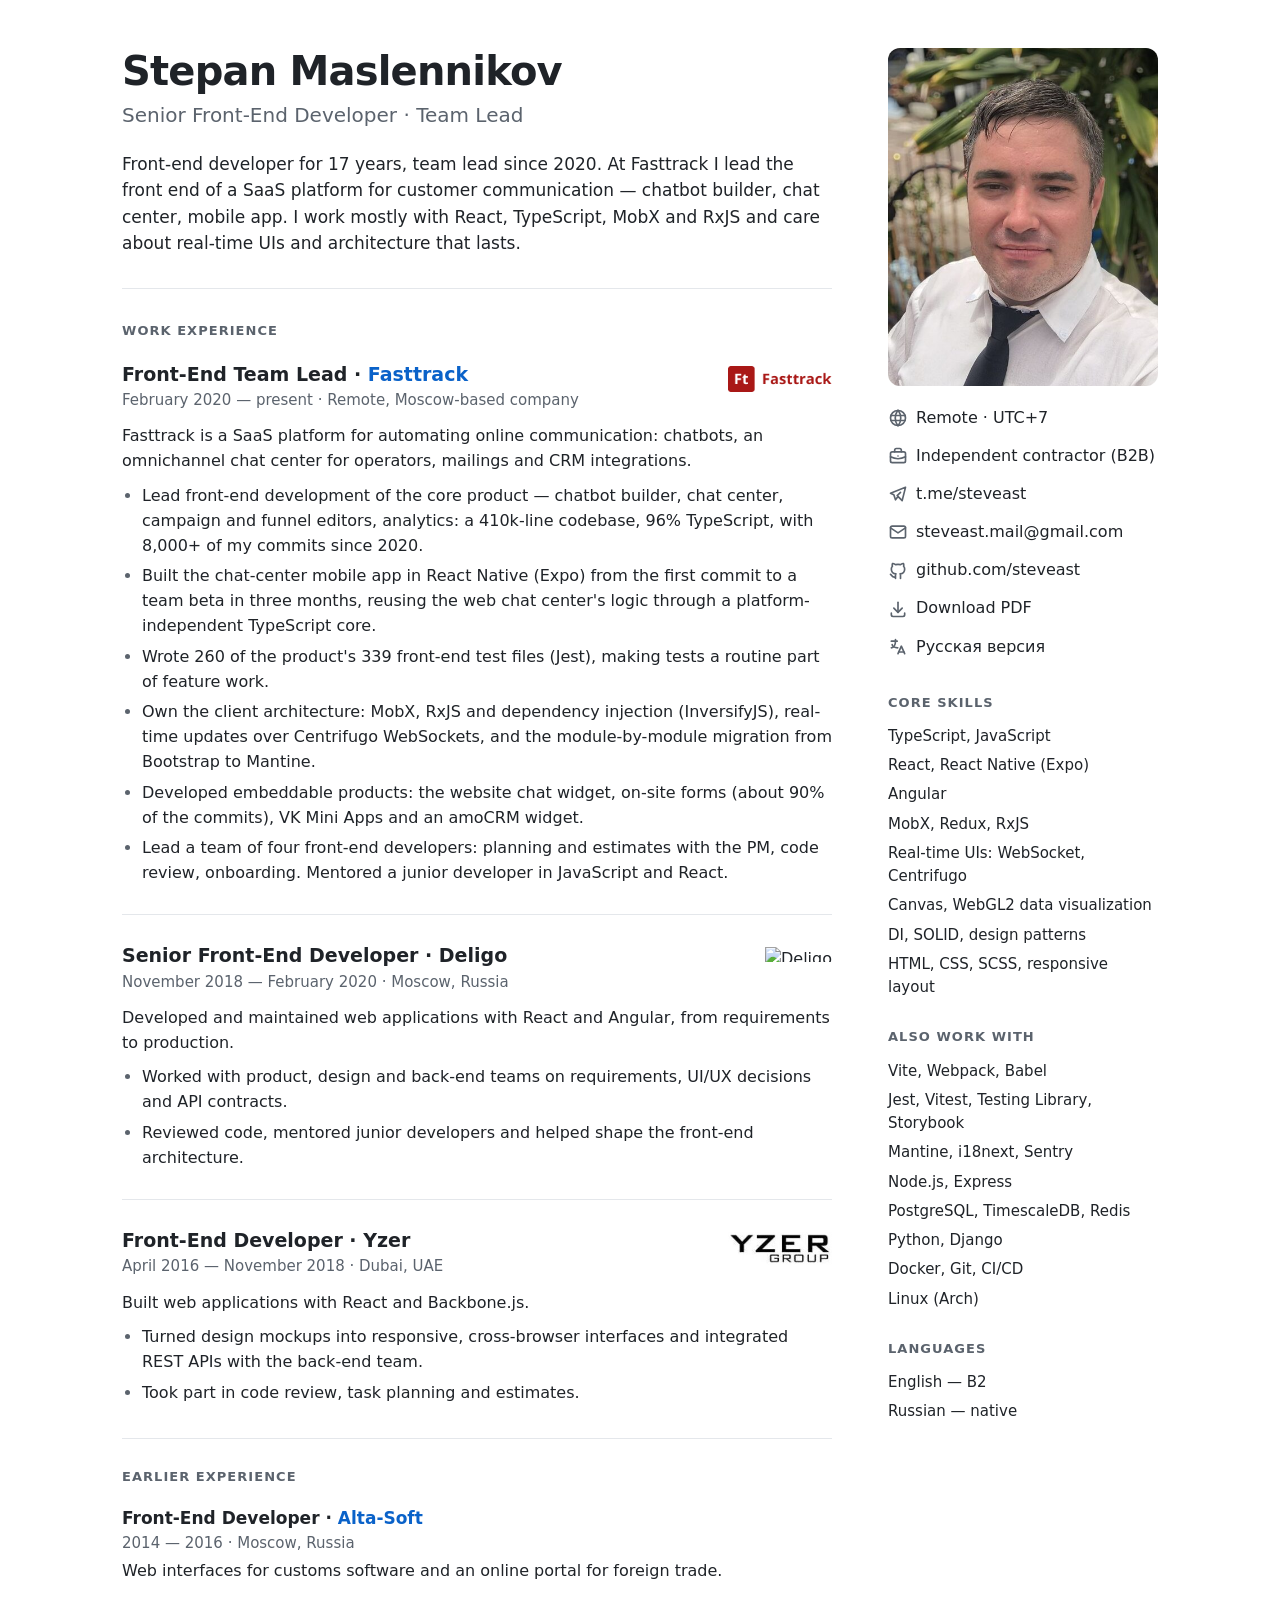
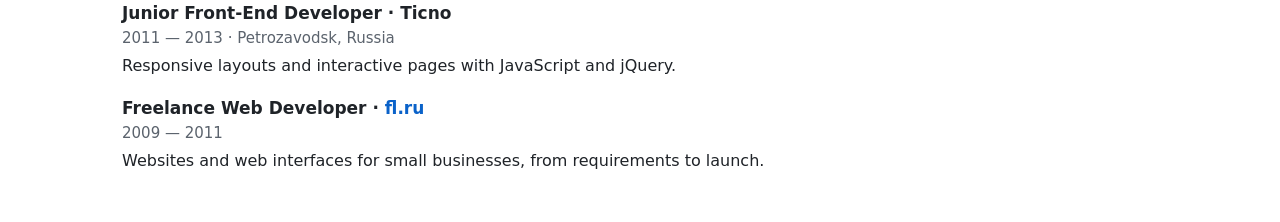
==== index.html @ b56485cb "Rewrite resume, add Russian version and PDFs - Update content: still at Fasttrack, real metrics from" ====
<!DOCTYPE html>
<html lang="en">
<head>
  <meta charset="utf-8">
  <meta name="viewport" content="width=device-width, initial-scale=1">
  <title>Stepan Maslennikov — Senior Front-End Developer, Team Lead</title>
  <meta name="description" content="Senior front-end developer and team lead: React, TypeScript, MobX, RxJS, React Native. 17 years in web development.">
  <!-- Shared by link only. A robots.txt in a project site is ignored: crawlers read it from the host root. -->
  <meta name="robots" content="noindex">
  <link rel="canonical" href="https://steveast.github.io/steveast/">
  <link rel="icon" href="favicon.svg" type="image/svg+xml">

  <meta property="og:type" content="profile">
  <meta property="og:url" content="https://steveast.github.io/steveast/">
  <meta property="og:title" content="Stepan Maslennikov — Senior Front-End Developer, Team Lead">
  <meta property="og:description" content="React, TypeScript, MobX, RxJS, React Native. 17 years in web development, team lead since 2020.">
  <meta property="og:image" content="https://steveast.github.io/steveast/i/photo.jpg">

  <link rel="stylesheet" href="styles/style.css?v=7">
</head>
<body>
  <div class="page">
    <header class="intro">
      <h1>Stepan Maslennikov</h1>
      <p class="role">Senior Front-End Developer · Team Lead</p>
      <p class="summary">
        Front-end developer for 17 years, team lead since 2020.
        At Fasttrack I lead the front end of a SaaS platform for customer communication — chatbot builder, chat center, mobile app.
        I work mostly with React, TypeScript, MobX and RxJS and care about real-time UIs and architecture that lasts.
      </p>
    </header>

    <aside class="sidebar">
      <div class="profile">
        <img class="photo" src="i/photo.jpg" width="480" height="600" alt="Stepan Maslennikov">

        <ul class="contacts">
          <li>
            <span class="contact">
              <svg viewBox="0 0 24 24" aria-hidden="true"><path d="M3 12a9 9 0 1 0 18 0a9 9 0 0 0 -18 0"/><path d="M3.6 9h16.8"/><path d="M3.6 15h16.8"/><path d="M11.5 3a17 17 0 0 0 0 18"/><path d="M12.5 3a17 17 0 0 1 0 18"/></svg>Remote · UTC+7
            </span>
          </li>
          <li>
            <span class="contact">
              <svg viewBox="0 0 24 24" aria-hidden="true"><path d="M3 9a2 2 0 0 1 2 -2h14a2 2 0 0 1 2 2v9a2 2 0 0 1 -2 2h-14a2 2 0 0 1 -2 -2v-9z"/><path d="M8 7v-2a2 2 0 0 1 2 -2h4a2 2 0 0 1 2 2v2"/><path d="M12 12l0 .01"/><path d="M3 13a20 20 0 0 0 18 0"/></svg>Independent contractor (B2B)
            </span>
          </li>
          <li>
            <a class="contact" href="https://t.me/steveast" target="_blank" rel="noopener">
              <svg viewBox="0 0 24 24" aria-hidden="true"><path d="M15 10l-4 4l6 6l4 -16l-18 7l4 2l2 6l3 -4"/></svg>t.me/steveast
            </a>
          </li>
          <li>
            <a class="contact" href="mailto:steveast.mail@gmail.com">
              <svg viewBox="0 0 24 24" aria-hidden="true"><path d="M3 7a2 2 0 0 1 2 -2h14a2 2 0 0 1 2 2v10a2 2 0 0 1 -2 2h-14a2 2 0 0 1 -2 -2v-10z"/><path d="M3 7l9 6l9 -6"/></svg>steveast.mail@gmail.com
            </a>
          </li>
          <li>
            <a class="contact" href="https://github.com/steveast" target="_blank" rel="noopener">
              <svg viewBox="0 0 24 24" aria-hidden="true"><path d="M9 19c-4.3 1.4 -4.3 -2.5 -6 -3m12 5v-3.5c0 -1 .1 -1.4 -.5 -2c2.8 -.3 5.5 -1.4 5.5 -6a4.6 4.6 0 0 0 -1.3 -3.2a4.2 4.2 0 0 0 -.1 -3.2s-1.1 -.3 -3.5 1.3a12.3 12.3 0 0 0 -6.2 0c-2.4 -1.6 -3.5 -1.3 -3.5 -1.3a4.2 4.2 0 0 0 -.1 3.2a4.6 4.6 0 0 0 -1.3 3.2c0 4.6 2.7 5.7 5.5 6c-.6 .6 -.6 1.2 -.5 2v3.5"/></svg>github.com/steveast
            </a>
          </li>
          <li class="screen-only">
            <a class="contact" href="Stepan_Maslennikov_CV.pdf" download>
              <svg viewBox="0 0 24 24" aria-hidden="true"><path d="M4 17v2a2 2 0 0 0 2 2h12a2 2 0 0 0 2 -2v-2"/><path d="M7 11l5 5l5 -5"/><path d="M12 4l0 12"/></svg>Download PDF
            </a>
          </li>
          <li class="screen-only">
            <a class="contact" href="ru/" hreflang="ru" lang="ru">
              <svg viewBox="0 0 24 24" aria-hidden="true"><path d="M4 5h7"/><path d="M9 3v2c0 4.418 -2.239 8 -5 8"/><path d="M5 9c0 2.144 2.952 3.908 6.7 4"/><path d="M12 20l4 -9l4 9"/><path d="M19.1 18h-6.2"/></svg>Русская версия
            </a>
          </li>
        </ul>
      </div>

      <div class="skills">
        <section>
          <h2>Core skills</h2>
          <ul class="plain-list">
            <li>TypeScript, JavaScript</li>
            <li>React, React Native (Expo)</li>
            <li>Angular</li>
            <li>MobX, Redux, RxJS</li>
            <li>Real-time UIs: WebSocket, Centrifugo</li>
            <li>Canvas, WebGL2 data visualization</li>
            <li>DI, SOLID, design patterns</li>
            <li>HTML, CSS, SCSS, responsive layout</li>
          </ul>
        </section>

        <section>
          <h2>Also work with</h2>
          <ul class="plain-list">
            <li>Vite, Webpack, Babel</li>
            <li>Jest, Vitest, Testing Library, Storybook</li>
            <li>Mantine, i18next, Sentry</li>
            <li>Node.js, Express</li>
            <li>PostgreSQL, TimescaleDB, Redis</li>
            <li>Python, Django</li>
            <li>Docker, Git, CI/CD</li>
            <li>Linux (Arch)</li>
          </ul>
        </section>

        <section>
          <h2>Languages</h2>
          <ul class="plain-list">
            <li>English — B2</li>
            <li>Russian — native</li>
          </ul>
        </section>
      </div>
    </aside>

    <main class="content">
      <section>
        <h2>Work experience</h2>

        <article class="job">
          <img class="job-logo" src="i/fstrk.png" width="282" height="72" alt="Fasttrack">
          <h3>Front-End Team Lead · <a href="https://fstrk.io/" target="_blank" rel="noopener">Fasttrack</a></h3>
          <p class="job-meta">February 2020 — present · Remote, Moscow-based company</p>
          <p>
            Fasttrack is a SaaS platform for automating online communication: chatbots, an omnichannel chat center
            for operators, mailings and CRM integrations.
          </p>
          <ul>
            <li>Lead front-end development of the core product — chatbot builder, chat center, campaign and funnel editors, analytics: a 410k-line codebase, 96% TypeScript, with 8,000+ of my commits since 2020.</li>
            <li>Built the chat-center mobile app in React Native (Expo) from the first commit to a team beta in three months, reusing the web chat center's logic through a platform-independent TypeScript core.</li>
            <li>Wrote 260 of the product's 339 front-end test files (Jest), making tests a routine part of feature work.</li>
            <li>Own the client architecture: MobX, RxJS and dependency injection (InversifyJS), real-time updates over Centrifugo WebSockets, and the module-by-module migration from Bootstrap to Mantine.</li>
            <li>Developed embeddable products: the website chat widget, on-site forms (about 90% of the commits), VK Mini Apps and an amoCRM widget.</li>
            <li>Lead a team of four front-end developers: planning and estimates with the PM, code review, onboarding. Mentored a junior developer in JavaScript and React.</li>
          </ul>
        </article>

        <article class="job">
          <img class="job-logo" src="i/deligo.png" width="150" height="34" alt="Deligo">
          <h3>Senior Front-End Developer · Deligo</h3>
          <p class="job-meta">November 2018 — February 2020 · Moscow, Russia</p>
          <p>Developed and maintained web applications with React and Angular, from requirements to production.</p>
          <ul>
            <li>Worked with product, design and back-end teams on requirements, UI/UX decisions and API contracts.</li>
            <li>Reviewed code, mentored junior developers and helped shape the front-end architecture.</li>
          </ul>
        </article>

        <article class="job">
          <img class="job-logo" src="i/yzer.jpg" width="176" height="57" alt="Yzer">
          <h3>Front-End Developer · Yzer</h3>
          <p class="job-meta">April 2016 — November 2018 · Dubai, UAE</p>
          <p>Built web applications with React and Backbone.js.</p>
          <ul>
            <li>Turned design mockups into responsive, cross-browser interfaces and integrated REST APIs with the back-end team.</li>
            <li>Took part in code review, task planning and estimates.</li>
          </ul>
        </article>
      </section>

      <section>
        <h2>Earlier experience</h2>
        <ul class="earlier">
          <li>
            <h3>Front-End Developer · <a href="https://www.alta.ru/" target="_blank" rel="noopener">Alta-Soft</a></h3>
            <p class="job-meta">2014 — 2016 · Moscow, Russia</p>
            <p>Web interfaces for customs software and an online portal for foreign trade.</p>
          </li>
          <li>
            <h3>Junior Front-End Developer · Ticno</h3>
            <p class="job-meta">2011 — 2013 · Petrozavodsk, Russia</p>
            <p>Responsive layouts and interactive pages with JavaScript and jQuery.</p>
          </li>
          <li>
            <h3>Freelance Web Developer · <a href="https://www.fl.ru/users/driver3r/portfolio/" target="_blank" rel="noopener">fl.ru</a></h3>
            <p class="job-meta">2009 — 2011</p>
            <p>Websites and web interfaces for small businesses, from requirements to launch.</p>
          </li>
        </ul>
      </section>
    </main>
  </div>
</body>
</html>
---- styles/style.css ----
:root {
  --text: #1f2328;
  --muted: #5b636d;
  --accent: #0a62c9;
  --border: #e4e7eb;
  --bg: #fff;
  --sidebar-width: 270px;
  color-scheme: light;
}

*,
*::before,
*::after {
  box-sizing: border-box;
}

html {
  -webkit-text-size-adjust: 100%;
  text-size-adjust: 100%;
}

body {
  margin: 0;
  background: var(--bg);
  color: var(--text);
  font: 16px/1.55 system-ui, -apple-system, "Segoe UI", Roboto, "Helvetica Neue", Arial, sans-serif;
}

h1,
h2,
h3,
p,
ul {
  margin: 0;
}

a {
  color: var(--accent);
  text-decoration: none;
}

a:hover {
  text-decoration: underline;
}

a:focus-visible {
  outline: 2px solid var(--accent);
  outline-offset: 2px;
  border-radius: 2px;
}

h2 {
  margin-bottom: 12px;
  color: var(--muted);
  font-size: 13px;
  font-weight: 700;
  letter-spacing: 0.08em;
  text-transform: uppercase;
}

/* Layout */

.page {
  display: grid;
  grid-template-columns: minmax(0, 1fr) var(--sidebar-width);
  grid-template-rows: auto 1fr;
  grid-template-areas:
    "intro   sidebar"
    "content sidebar";
  gap: 32px 56px;
  max-width: 1100px;
  margin: 0 auto;
  padding: 48px 32px;
}

.intro {
  grid-area: intro;
  padding-bottom: 32px;
  border-bottom: 1px solid var(--border);
}

.sidebar {
  grid-area: sidebar;
}

.content {
  grid-area: content;
}

/* Intro */

.intro h1 {
  font-size: 40px;
  line-height: 1.15;
  letter-spacing: -0.02em;
}

.role {
  margin: 6px 0 20px;
  color: var(--muted);
  font-size: 20px;
}

.summary {
  font-size: 17px;
}

/* Sidebar */

.photo {
  display: block;
  width: 100%;
  height: auto;
  margin-bottom: 20px;
  border-radius: 12px;
}

.contacts,
.plain-list,
.earlier {
  padding: 0;
  list-style: none;
}

.contacts,
.plain-list {
  display: grid;
}

.contacts {
  gap: 8px;
}

.contact {
  display: inline-flex;
  align-items: center;
  gap: 8px;
  color: var(--text);
  overflow-wrap: anywhere;
}

.contact svg {
  flex: none;
  width: 20px;
  height: 20px;
  fill: none;
  stroke: var(--muted);
  stroke-width: 2;
  stroke-linecap: round;
  stroke-linejoin: round;
}

.skills section {
  margin-top: 28px;
}

.plain-list {
  gap: 6px;
  font-size: 15px;
}

/* Experience */

.content > section + section {
  margin-top: 32px;
  padding-top: 28px;
  border-top: 1px solid var(--border);
}

.content h2 {
  margin-bottom: 20px;
}

.job {
  display: flow-root;
  margin-bottom: 28px;
  padding-bottom: 28px;
  border-bottom: 1px solid var(--border);
}

.job:last-child {
  margin-bottom: 0;
  padding-bottom: 0;
  border-bottom: 0;
}

.job h3,
.earlier h3 {
  font-size: 19px;
  line-height: 1.35;
}

.job-meta {
  margin: 2px 0 12px;
  color: var(--muted);
  font-size: 15px;
}

.job-logo {
  float: right;
  width: auto;
  height: auto;
  max-width: 104px;
  max-height: 52px;
  margin: 4px 0 12px 24px;
}

.job ul {
  margin-top: 10px;
  padding-left: 20px;
}

.job li + li {
  margin-top: 6px;
}

.job li::marker {
  color: var(--muted);
}

.earlier {
  display: grid;
  gap: 18px;
}

.earlier h3 {
  font-size: 17px;
}

.earlier .job-meta {
  margin-bottom: 4px;
}

/*
 * One column on phones and on paper. The PDF also goes through ATS parsers, and two columns
 * come out of it as interleaved lines. The sidebar splits up: contacts go under the intro,
 * skills after the experience.
 */

@media screen and (max-width: 760px), print {
  .page {
    grid-template-columns: minmax(0, 1fr);
    grid-template-rows: none;
    grid-template-areas: none;
  }

  .sidebar {
    display: contents;
  }

  .intro,
  .content {
    grid-area: auto;
  }

  .intro {
    order: 1;
    padding-bottom: 0;
    border-bottom: 0;
  }

  .profile {
    order: 2;
  }

  .content {
    order: 3;
  }

  .skills {
    order: 4;
  }

  .skills section:first-child {
    margin-top: 0;
  }
}

@media screen and (max-width: 760px) {
  .page {
    gap: 28px;
    padding: 24px 16px 40px;
  }

  .profile {
    display: flex;
    align-items: center;
    gap: 16px;
    padding: 20px 0;
    border-top: 1px solid var(--border);
    border-bottom: 1px solid var(--border);
  }

  .skills {
    padding-top: 28px;
    border-top: 1px solid var(--border);
  }

  .intro h1 {
    font-size: 30px;
  }

  .role {
    margin-bottom: 16px;
    font-size: 17px;
  }

  .summary {
    font-size: 16px;
  }

  .photo {
    flex: none;
    width: 112px;
    margin: 0;
  }

  .contact {
    font-size: 15px;
  }

  .job h3 {
    font-size: 18px;
  }

  .earlier h3 {
    font-size: 16px;
  }

  .job-logo {
    max-width: 72px;
    max-height: 36px;
    margin-left: 16px;
  }
}

/* Print and PDF */

@page {
  size: A4;
  margin: 14mm 16mm;
}

@media print {
  body {
    font-size: 9.5pt;
    line-height: 1.45;
  }

  a {
    color: inherit;
  }

  .screen-only,
  .photo {
    display: none;
  }

  .page {
    gap: 5mm;
    max-width: none;
    padding: 0;
  }

  h2 {
    margin-bottom: 2mm;
    font-size: 8pt;
    break-after: avoid;
  }

  .intro h1 {
    font-size: 22pt;
  }

  .role {
    margin: 1mm 0 3mm;
    font-size: 12pt;
  }

  .summary {
    font-size: 10pt;
  }

  .profile {
    padding: 2.5mm 0;
    border-top: 1px solid var(--border);
    border-bottom: 1px solid var(--border);
  }

  .contacts {
    display: flex;
    flex-wrap: wrap;
    gap: 1mm 6mm;
  }

  .contact {
    gap: 1.5mm;
    font-size: 9pt;
  }

  .contact svg {
    width: 3.5mm;
    height: 3.5mm;
  }

  .content > section + section {
    margin-top: 5mm;
    padding-top: 4mm;
  }

  .content h2 {
    margin-bottom: 3mm;
  }

  .job {
    break-inside: avoid;
    margin-bottom: 4mm;
    padding-bottom: 4mm;
  }

  .job h3 {
    font-size: 11pt;
  }

  .earlier {
    gap: 2.5mm;
  }

  .earlier li {
    break-inside: avoid;
  }

  .earlier h3 {
    font-size: 10pt;
  }

  .job-meta {
    margin-bottom: 1.5mm;
    font-size: 9pt;
  }

  .earlier .job-meta {
    margin-bottom: 0.5mm;
  }

  .job-logo {
    max-width: 22mm;
    max-height: 10mm;
    margin-left: 5mm;
  }

  .job ul {
    margin-top: 1.5mm;
    padding-left: 4.5mm;
  }

  .job li + li {
    margin-top: 1mm;
  }

  /*
   * On paper skills go before the experience: a recruiter scans the top third of the first page.
   * They read as lines of text, not as narrow columns.
   */
  .skills {
    order: 3;
  }

  .content {
    order: 4;
    padding-top: 4mm;
    border-top: 1px solid var(--border);
  }

  .skills section {
    margin-top: 3mm;
  }

  .plain-list {
    display: block;
    font-size: 9.5pt;
  }

  .plain-list li {
    display: inline;
  }

  .plain-list li + li::before {
    content: " · ";
    color: var(--muted);
  }
}

/* Russian CVs are expected to carry a photo, so the Russian page keeps it on paper. */

@media print {
  .print-photo .profile {
    display: flex;
    align-items: center;
    gap: 5mm;
  }

  .print-photo .photo {
    display: block;
    flex: none;
    width: 24mm;
    margin: 0;
    border-radius: 2mm;
  }

  .print-photo .contacts {
    display: grid;
    gap: 1mm;
  }
}
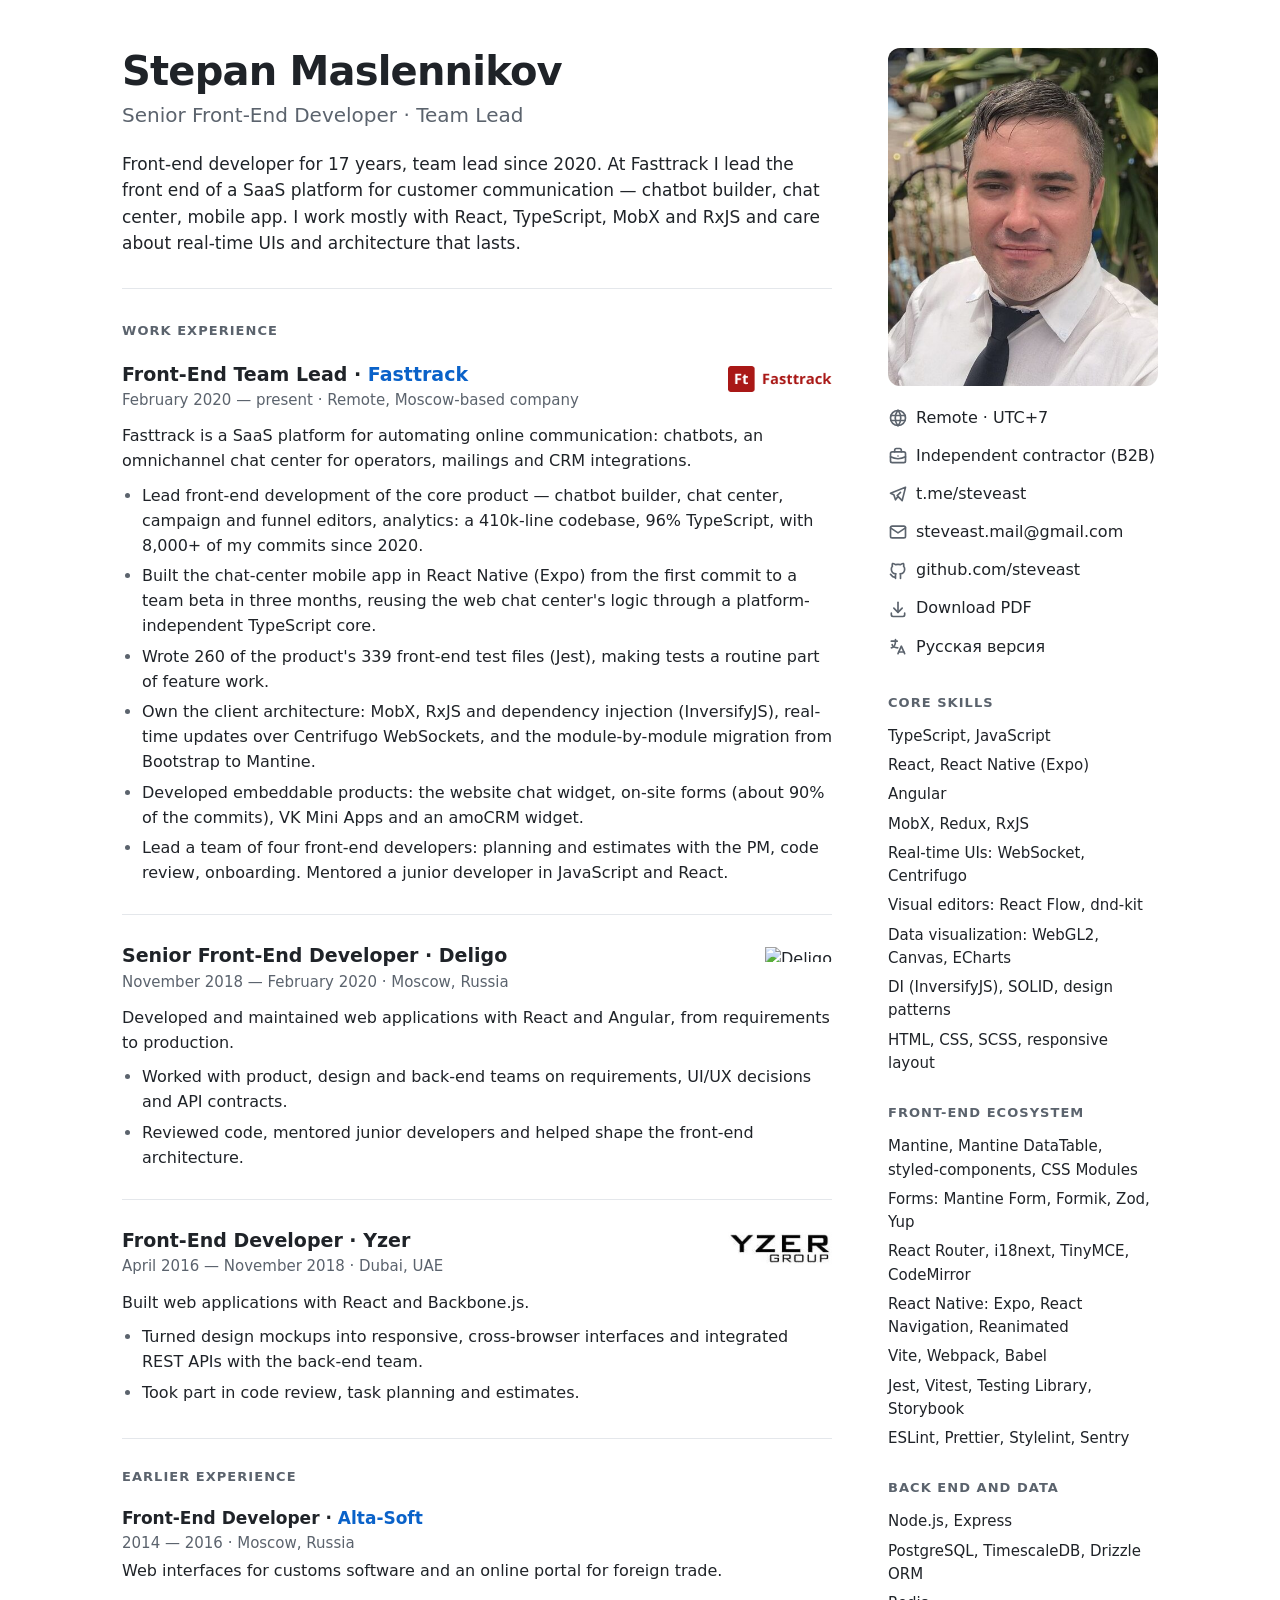
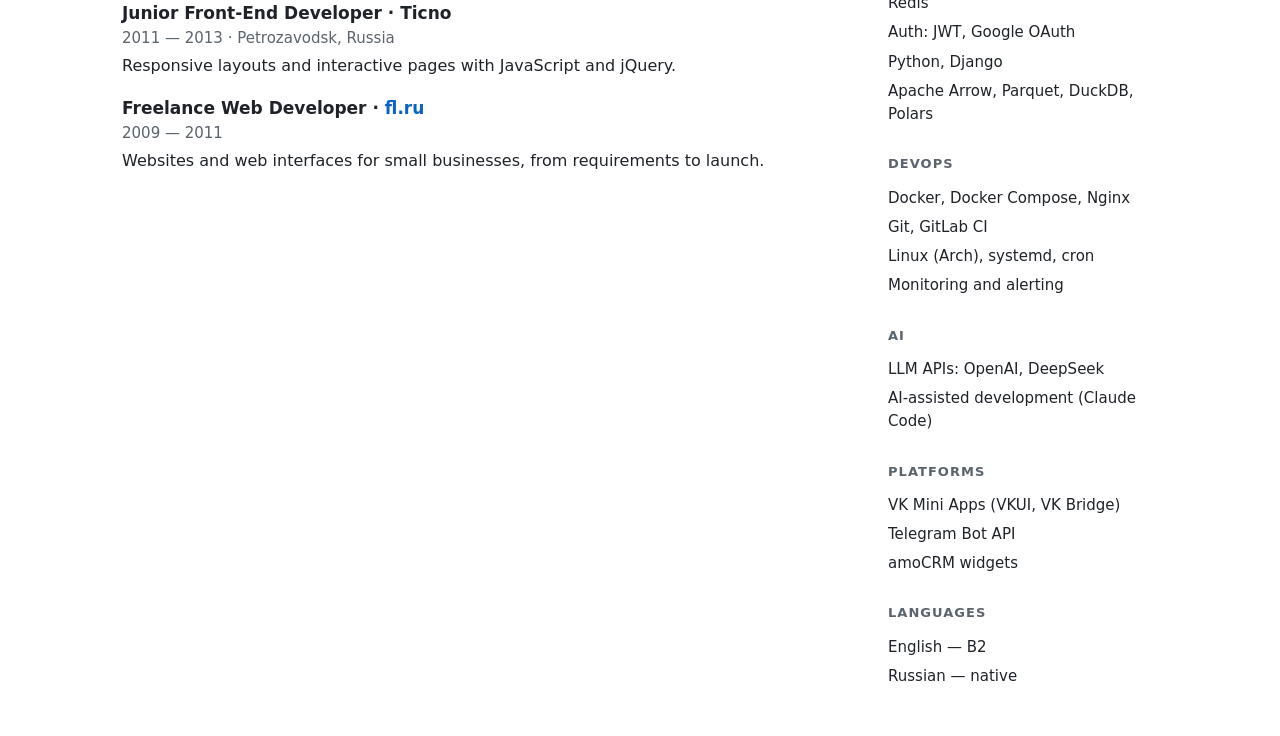
==== commit 771f95ab: "Expand skills from Fasttrack and side-project stacks - Split skills into groups: front-end ecosystem" ====
--- a/index.html
+++ b/index.html
@@ -16,7 +16,7 @@
   <meta property="og:description" content="React, TypeScript, MobX, RxJS, React Native. 17 years in web development, team lead since 2020.">
   <meta property="og:image" content="https://steveast.github.io/steveast/i/photo.jpg">
 
-  <link rel="stylesheet" href="styles/style.css?v=7">
+  <link rel="stylesheet" href="styles/style.css?v=8">
 </head>
 <body>
   <div class="page">
@@ -74,7 +74,7 @@
       </div>
 
       <div class="skills">
-        <section>
+        <section class="skills-core">
           <h2>Core skills</h2>
           <ul class="plain-list">
             <li>TypeScript, JavaScript</li>
@@ -82,23 +82,62 @@
             <li>Angular</li>
             <li>MobX, Redux, RxJS</li>
             <li>Real-time UIs: WebSocket, Centrifugo</li>
-            <li>Canvas, WebGL2 data visualization</li>
-            <li>DI, SOLID, design patterns</li>
+            <li>Visual editors: React Flow, dnd-kit</li>
+            <li>Data visualization: WebGL2, Canvas, ECharts</li>
+            <li>DI (InversifyJS), SOLID, design patterns</li>
             <li>HTML, CSS, SCSS, responsive layout</li>
           </ul>
         </section>
 
         <section>
-          <h2>Also work with</h2>
-          <ul class="plain-list">
+          <h2>Front-end ecosystem</h2>
+          <ul class="plain-list">
+            <li>Mantine, Mantine DataTable, styled-components, CSS Modules</li>
+            <li>Forms: Mantine Form, Formik, Zod, Yup</li>
+            <li>React Router, i18next, TinyMCE, CodeMirror</li>
+            <li>React Native: Expo, React Navigation, Reanimated</li>
             <li>Vite, Webpack, Babel</li>
             <li>Jest, Vitest, Testing Library, Storybook</li>
-            <li>Mantine, i18next, Sentry</li>
+            <li>ESLint, Prettier, Stylelint, Sentry</li>
+          </ul>
+        </section>
+
+        <section>
+          <h2>Back end and data</h2>
+          <ul class="plain-list">
             <li>Node.js, Express</li>
-            <li>PostgreSQL, TimescaleDB, Redis</li>
+            <li>PostgreSQL, TimescaleDB, Drizzle ORM</li>
+            <li>Redis</li>
+            <li>Auth: JWT, Google OAuth</li>
             <li>Python, Django</li>
-            <li>Docker, Git, CI/CD</li>
-            <li>Linux (Arch)</li>
+            <li>Apache Arrow, Parquet, DuckDB, Polars</li>
+          </ul>
+        </section>
+
+        <section>
+          <h2>DevOps</h2>
+          <ul class="plain-list">
+            <li>Docker, Docker Compose, Nginx</li>
+            <li>Git, GitLab CI</li>
+            <li>Linux (Arch), systemd, cron</li>
+            <li>Monitoring and alerting</li>
+          </ul>
+        </section>
+
+        <section>
+          <h2>AI</h2>
+          <ul class="plain-list">
+            <li>LLM APIs: OpenAI, DeepSeek</li>
+            <li>AI-assisted development (Claude Code)</li>
+          </ul>
+        </section>
+
+        <section>
+          <h2>Platforms</h2>
+          <ul class="plain-list">
+            <li>VK Mini Apps (VKUI, VK Bridge)</li>
+            <li>Telegram Bot API</li>
+            <li>amoCRM widgets</li>
           </ul>
         </section>
 
--- a/styles/style.css
+++ b/styles/style.css
@@ -412,10 +412,20 @@
     margin-bottom: 3mm;
   }
 
+  /* A long job may continue on the next page, but its heading stays with its text. */
   .job {
-    break-inside: avoid;
     margin-bottom: 4mm;
     padding-bottom: 4mm;
+  }
+
+  .job h3,
+  .job-meta {
+    break-after: avoid;
+  }
+
+  .job p,
+  .job li {
+    break-inside: avoid;
   }
 
   .job h3 {
@@ -459,10 +469,19 @@
   }
 
   /*
-   * On paper skills go before the experience: a recruiter scans the top third of the first page.
-   * They read as lines of text, not as narrow columns.
+   * On paper core skills go before the experience: a recruiter scans the top third of the first page.
+   * The rest of the skills follow the experience. All of them read as lines of text, not narrow columns.
    */
   .skills {
+    display: contents;
+  }
+
+  .skills section {
+    order: 5;
+    margin-top: 0;
+  }
+
+  .skills .skills-core {
     order: 3;
   }
 
@@ -472,8 +491,9 @@
     border-top: 1px solid var(--border);
   }
 
-  .skills section {
-    margin-top: 3mm;
+  .skills-core + section {
+    padding-top: 4mm;
+    border-top: 1px solid var(--border);
   }
 
   .plain-list {
